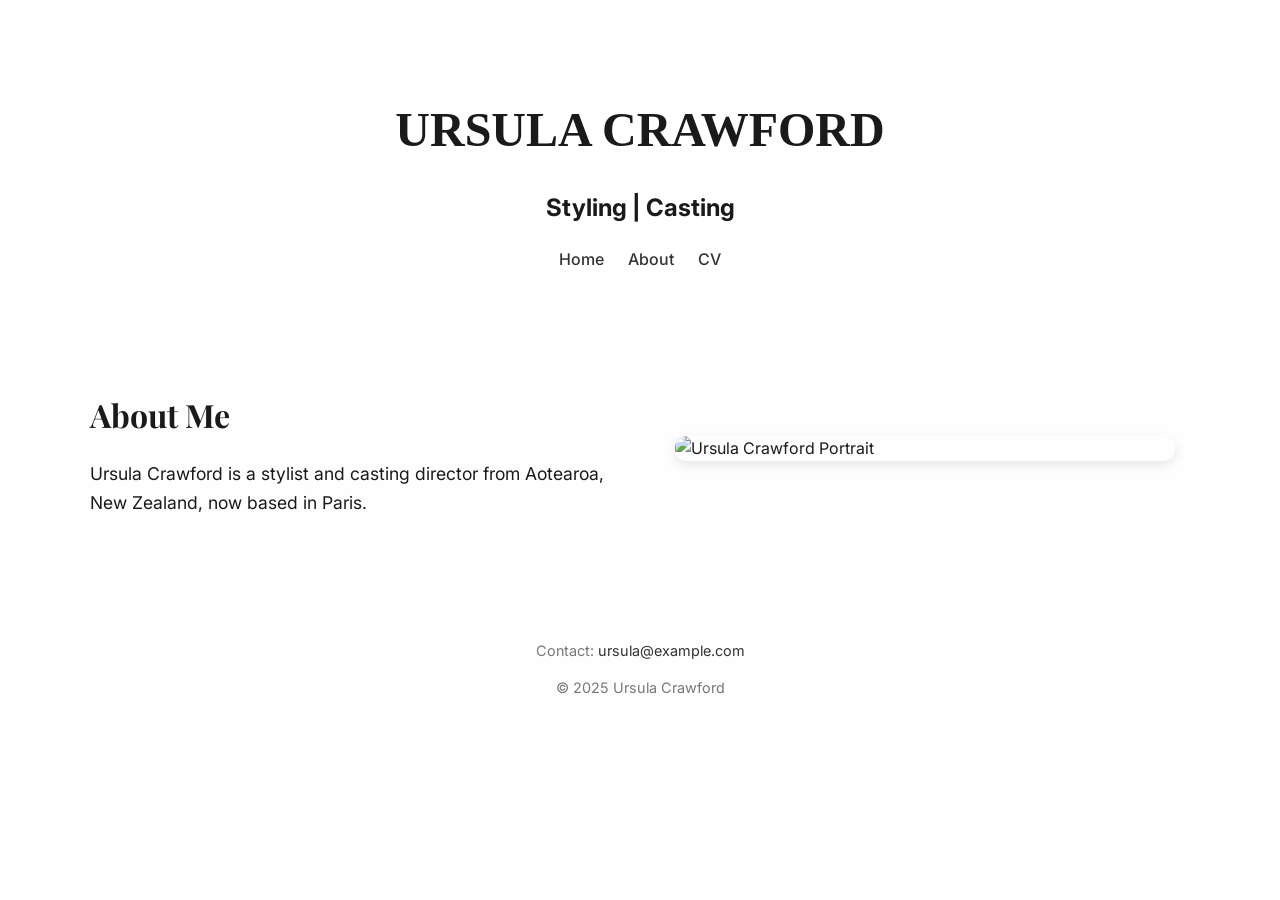
==== about.html @ 26d9b57f "Update about.html" ====
<!DOCTYPE html>
<html lang="en">

<head>
  <meta charset="UTF-8" />
  <meta name="viewport" content="width=device-width, initial-scale=1.0" />
  <title>Ursula Crawford | About</title>
  <link rel="icon" href="faviconuc.png" type="image/png">
  <link href="https://fonts.googleapis.com/css2?family=Messapia&family=Playfair+Display:wght@500&family=Inter:wght@300;500&display=swap" rel="stylesheet">
  <style>
    body {
      margin: 0;
      font-family: 'Inter', sans-serif;
      background-color: #fefefe;
      color: #1a1a1a;
      line-height: 1.6;
    }

    header {
      background-color: #fff;
      padding: 60px 20px 30px;
      text-align: center;
    }

    header h1 {
      font-family: 'Messapia', serif;
      font-size: 3rem;
      margin-bottom: 10px;
    }

    nav {
      text-align: center;
      margin-top: 10px;
    }

    nav a {
      margin: 0 10px;
      font-weight: 500;
      color: #333;
      text-decoration: none;
    }

    nav a:hover {
      text-decoration: underline;
    }

    .about {
      display: flex;
      flex-wrap: wrap;
      padding: 60px 20px;
      max-width: 1100px;
      margin: auto;
      gap: 40px;
    }

    .about-text {
      flex: 1 1 400px;
      font-size: 1.1rem;
    }

    .about-text h2 {
      font-family: 'Playfair Display', serif;
      font-size: 2rem;
      margin-bottom: 20px;
    }

    .about-image {
      flex: 1 1 400px;
      display: flex;
      align-items: center;
      justify-content: center;
    }

    .about-image img {
      width: 100%;
      max-width: 500px;
      border-radius: 12px;
      box-shadow: 0 4px 12px rgba(0, 0, 0, 0.1);
    }

    footer {
      text-align: center;
      padding: 30px 20px;
      font-size: 0.9rem;
      color: #777;
    }

    a {
      color: #333;
      text-decoration: none;
    }

    a:hover {
      text-decoration: underline;
    }
  </style>
</head>

<body>
  <header>
    <h1>URSULA CRAWFORD</h1>
    <h2 class="subheading">Styling | Casting</h2>
    <nav>
      <a href="index.html">Home</a>
      <a href="about.html">About</a>
      <a href="cv.html">CV</a>
    </nav>
  </header>

  <section class="about">
    <div class="about-text">
      <h2>About Me</h2>
      <p>Ursula Crawford is a stylist and casting director from Aotearoa, New Zealand, now based in Paris.</p>
    </div>
    <div class="about-image">
      <img src="aboutursula.jpg" alt="Ursula Crawford Portrait">
    </div>
  </section>

  <footer>
    <p>Contact: <a href="mailto:ursula@example.com">ursula@example.com</a></p>
    <p>&copy; 2025 Ursula Crawford</p>
  </footer>
</body>

</html>
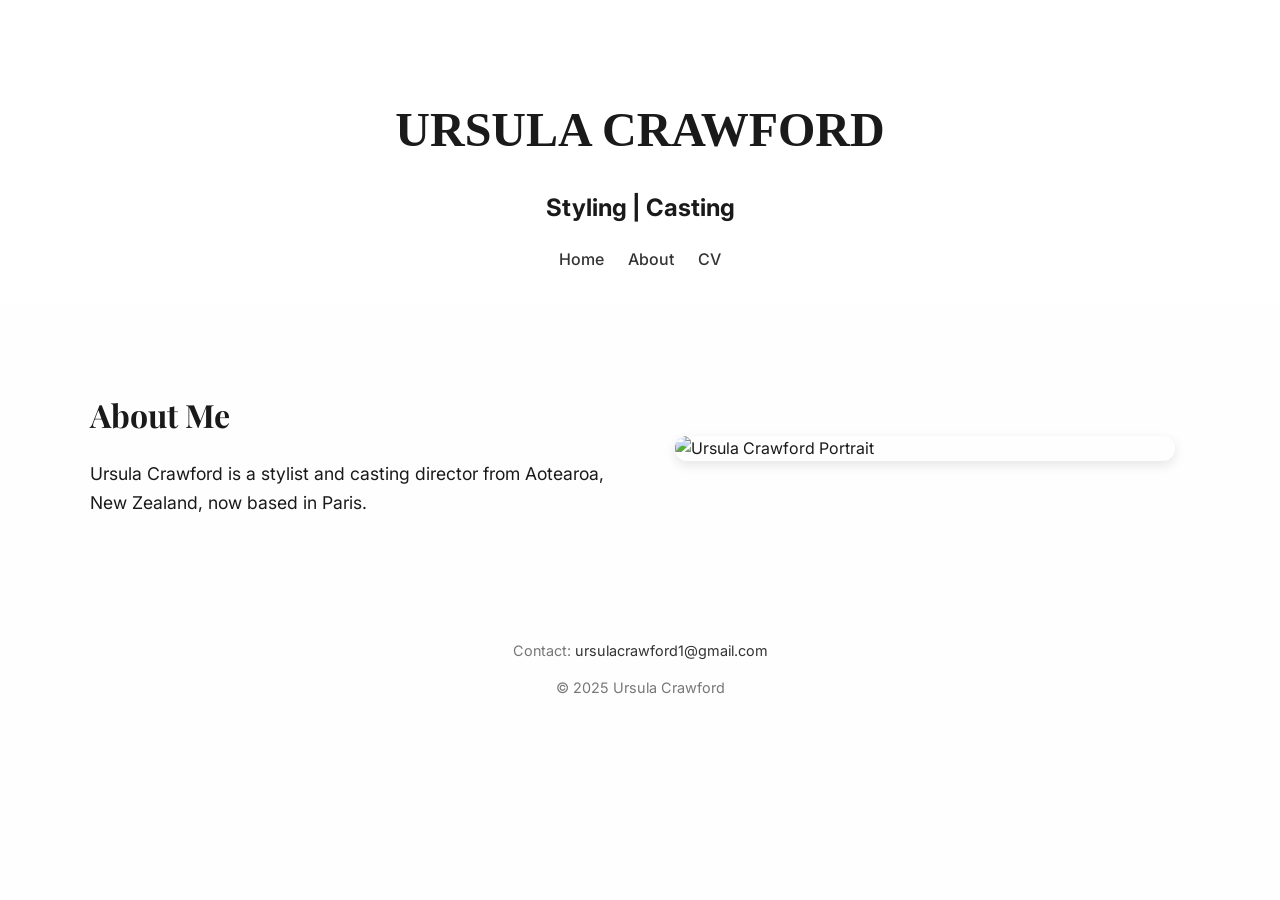
==== commit e4cf5c7f: "Update about.html" ====
--- a/about.html
+++ b/about.html
@@ -118,7 +118,7 @@
   </section>
 
   <footer>
-    <p>Contact: <a href="mailto:ursula@example.com">ursula@example.com</a></p>
+    <p>Contact: <a href="mailto:ursulacrawford1@gmail.com">ursulacrawford1@gmail.com</a></p>
     <p>&copy; 2025 Ursula Crawford</p>
   </footer>
 </body>
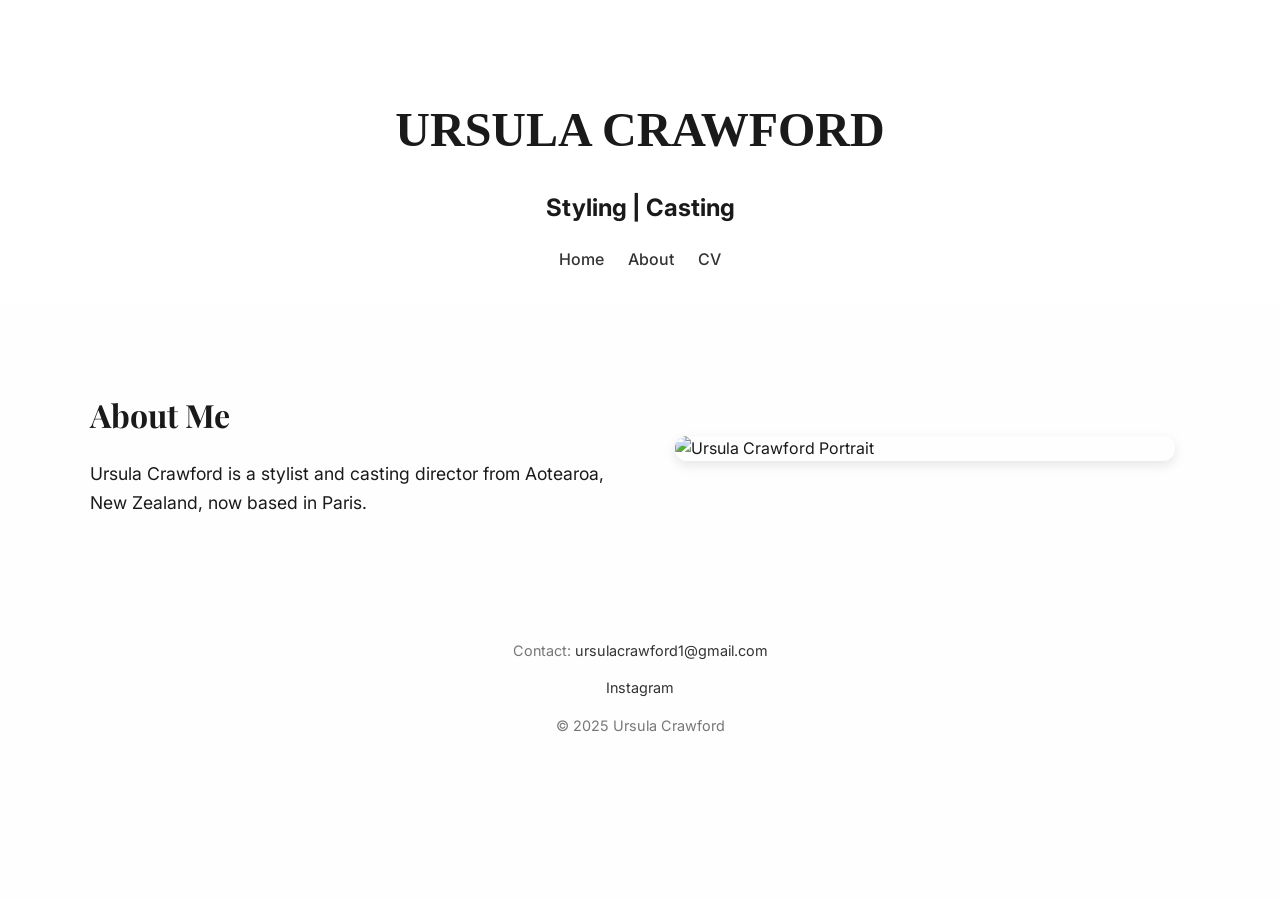
==== commit 51c2074c: "Update about.html" ====
--- a/about.html
+++ b/about.html
@@ -119,6 +119,7 @@
 
   <footer>
     <p>Contact: <a href="mailto:ursulacrawford1@gmail.com">ursulacrawford1@gmail.com</a></p>
+    <p><a href="https://www.instagram.com/ursula0040" target="_blank">Instagram</a></p>
     <p>&copy; 2025 Ursula Crawford</p>
   </footer>
 </body>
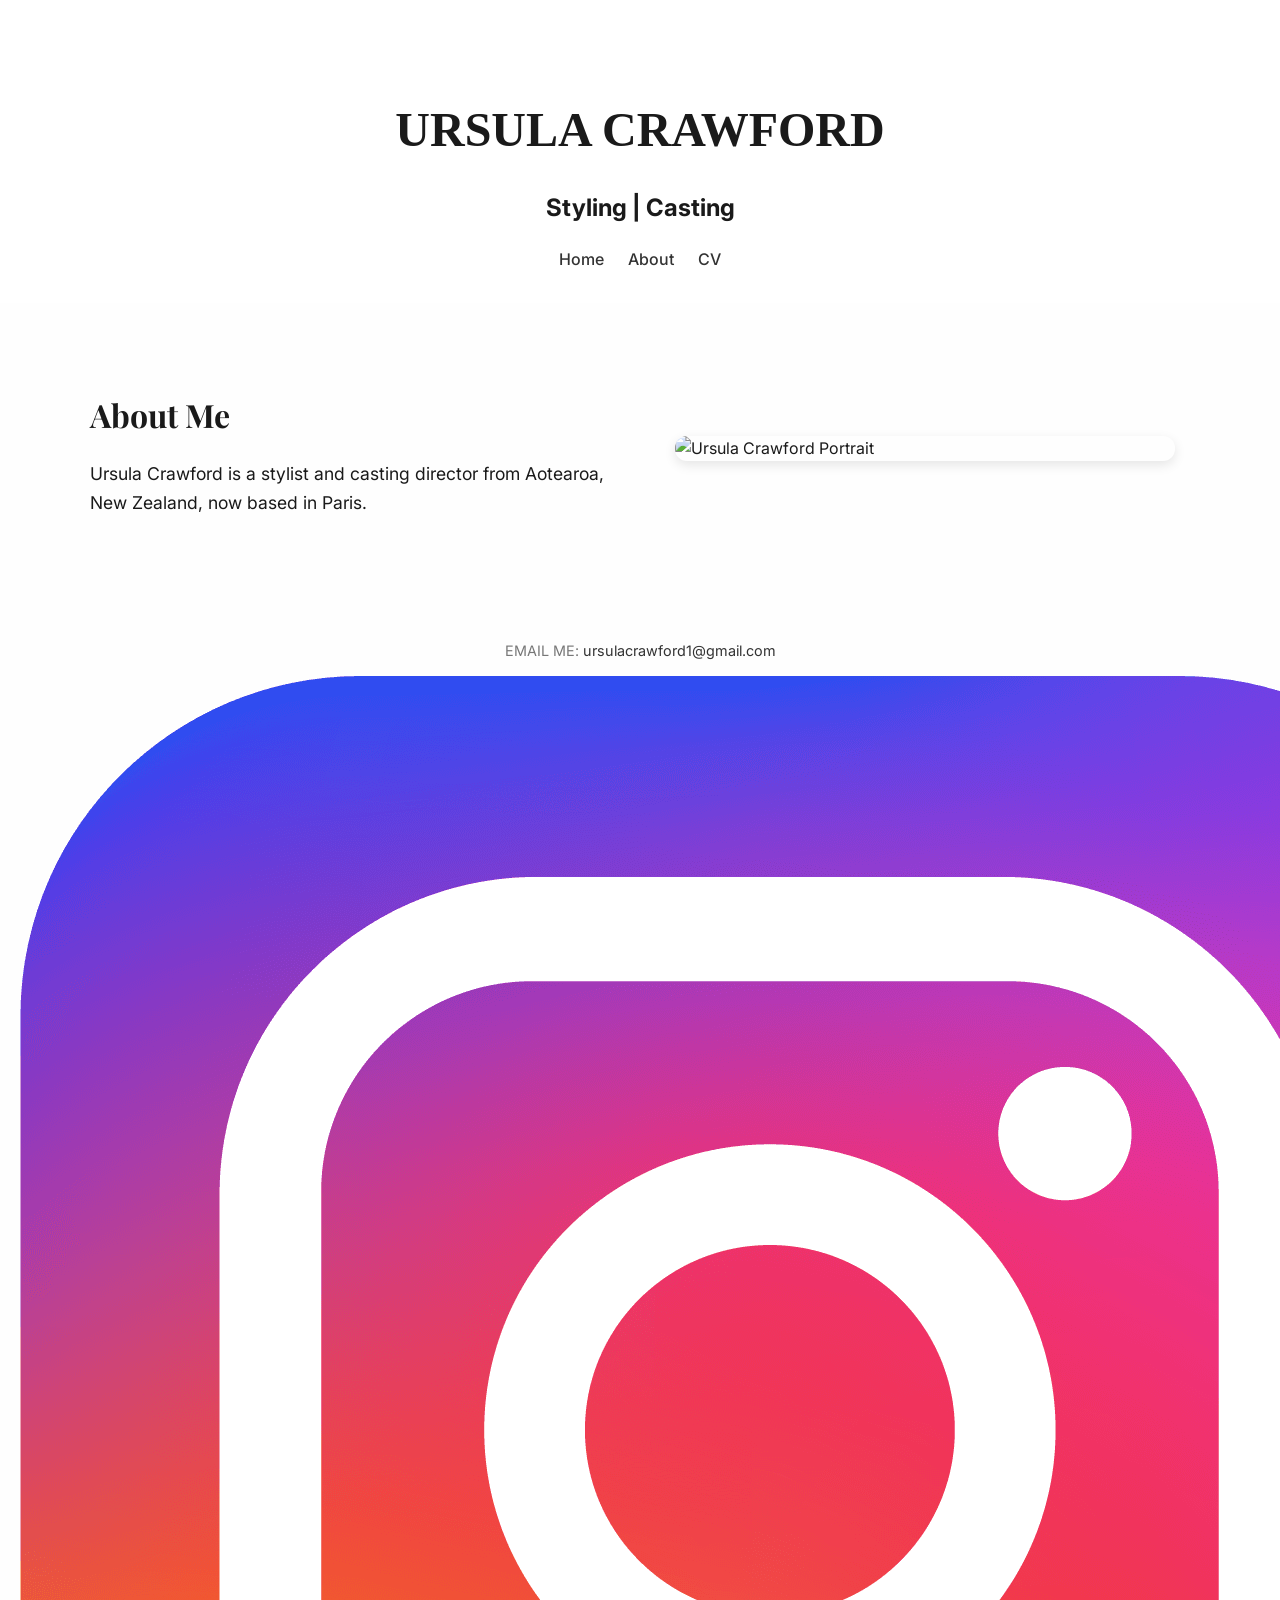
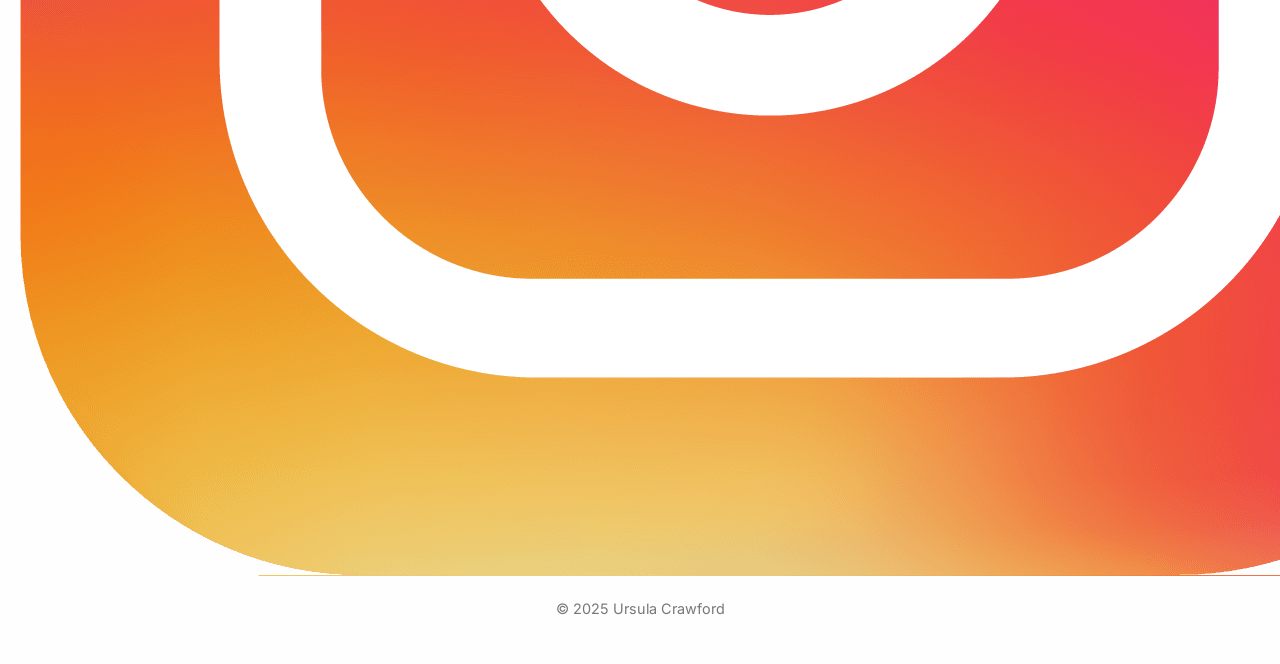
==== commit d32b29c6: "Update about.html" ====
--- a/about.html
+++ b/about.html
@@ -118,8 +118,12 @@
   </section>
 
   <footer>
-    <p>Contact: <a href="mailto:ursulacrawford1@gmail.com">ursulacrawford1@gmail.com</a></p>
-    <p><a href="https://www.instagram.com/ursula0040" target="_blank">Instagram</a></p>
+    <p>EMAIL ME: <a href="mailto:ursulacrawford1@gmail.com">ursulacrawford1@gmail.com</a></p>
+    <p>
+      <a href="https://www.instagram.com/ursula0040" target="_blank">
+        <img src="instagram.png" alt="Instagram" class="social-icon">
+      </a>
+    </p>
     <p>&copy; 2025 Ursula Crawford</p>
   </footer>
 </body>
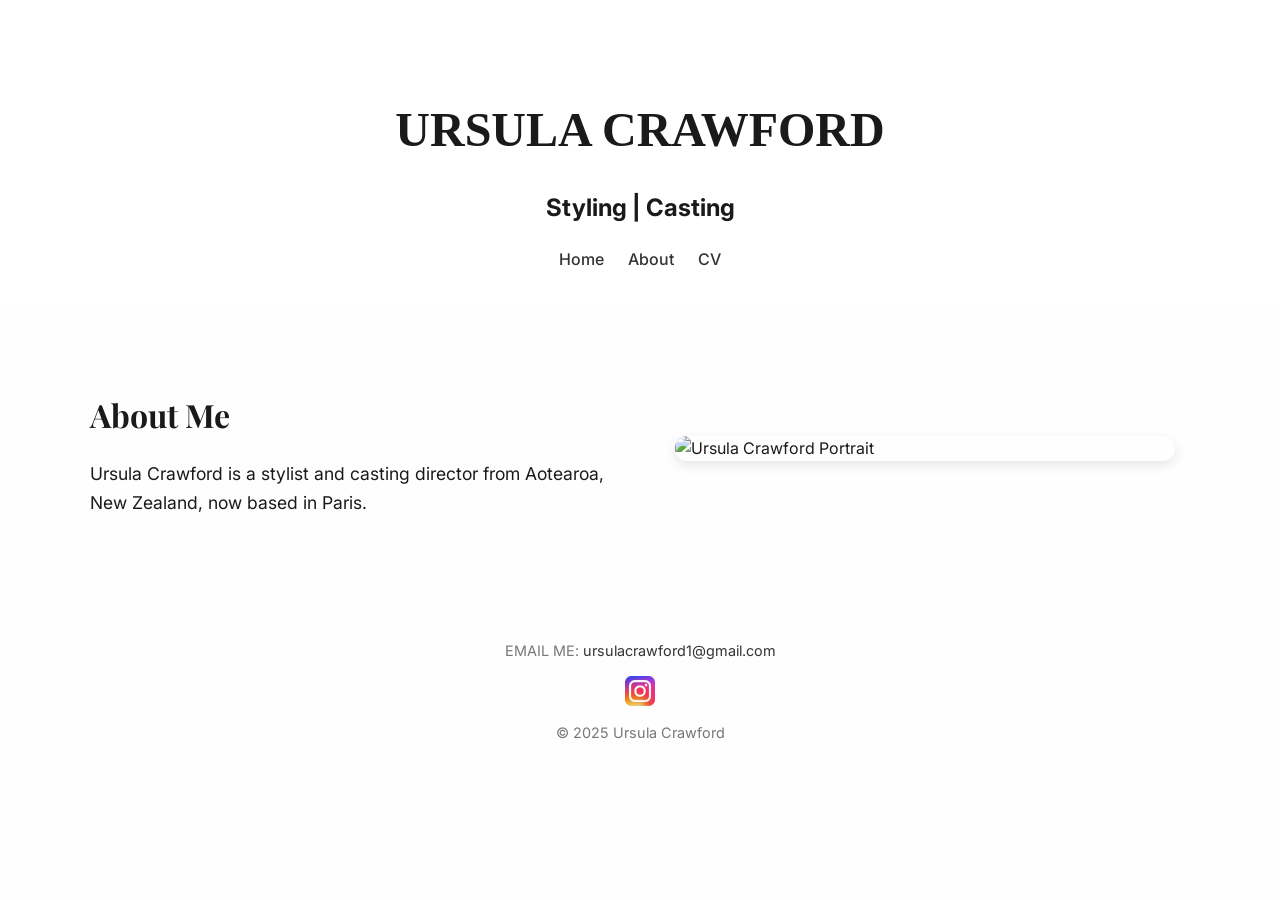
==== commit dec33048: "Update about.html" ====
--- a/about.html
+++ b/about.html
@@ -93,6 +93,11 @@
     a:hover {
       text-decoration: underline;
     }
+       /* Social icon sizing */
+    .social-icon {
+      width: 30px;
+      height: auto;
+      vertical-align: middle;
   </style>
 </head>
 
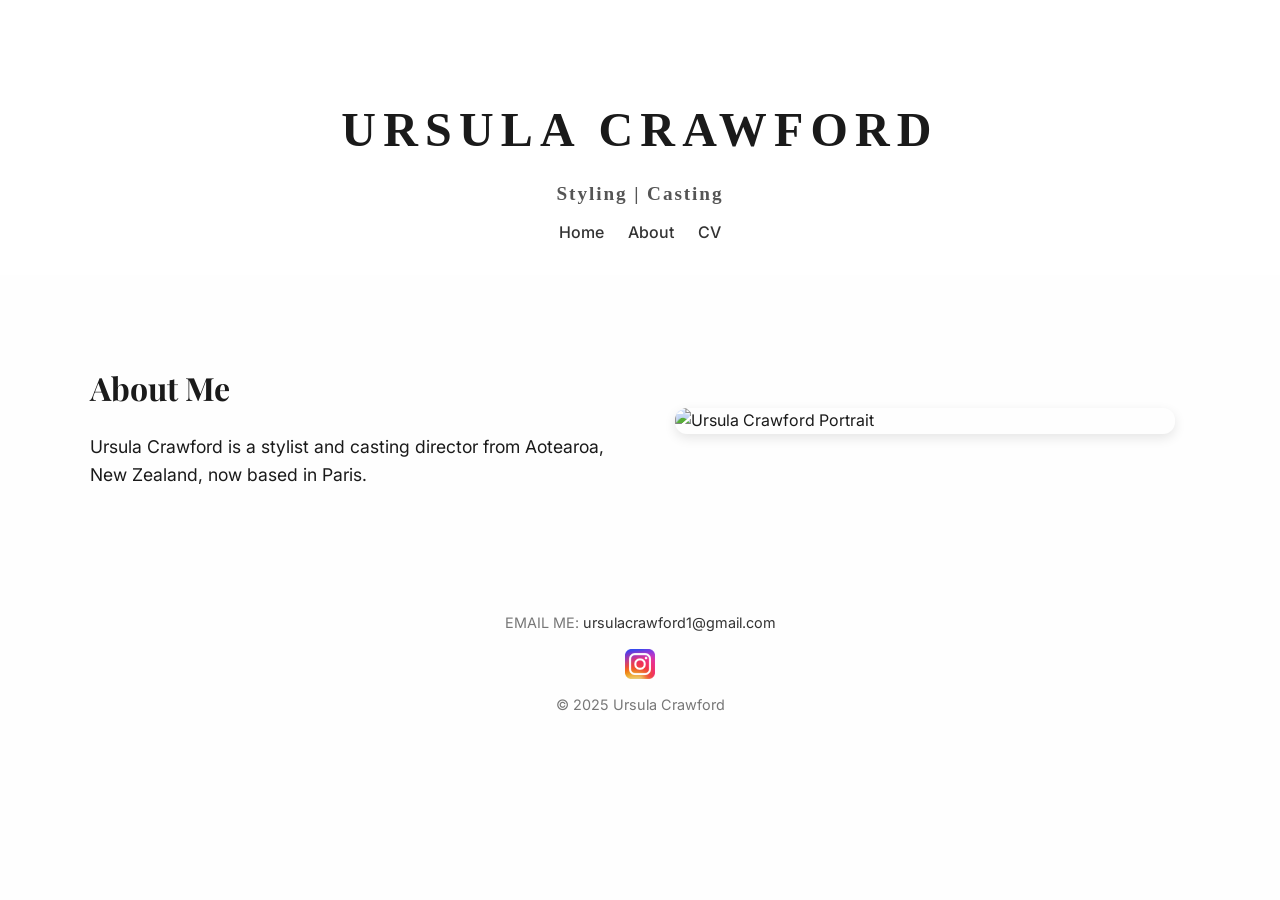
==== commit 57640e5b: "Update about.html" ====
--- a/about.html
+++ b/about.html
@@ -22,10 +22,19 @@
       text-align: center;
     }
 
-    header h1 {
-      font-family: 'Messapia', serif;
+   header h1 {
+      font-family: 'Cinzel', serif;
+      font-weight: 700;
       font-size: 3rem;
       margin-bottom: 10px;
+      letter-spacing: 0.15em;
+    }
+      .subheading {
+      font-family: 'Beth Ellen', cursive;
+      font-size: 1.2rem;
+      letter-spacing: 0.1em;
+      margin: 0;
+      color: #555;
     }
 
     nav {
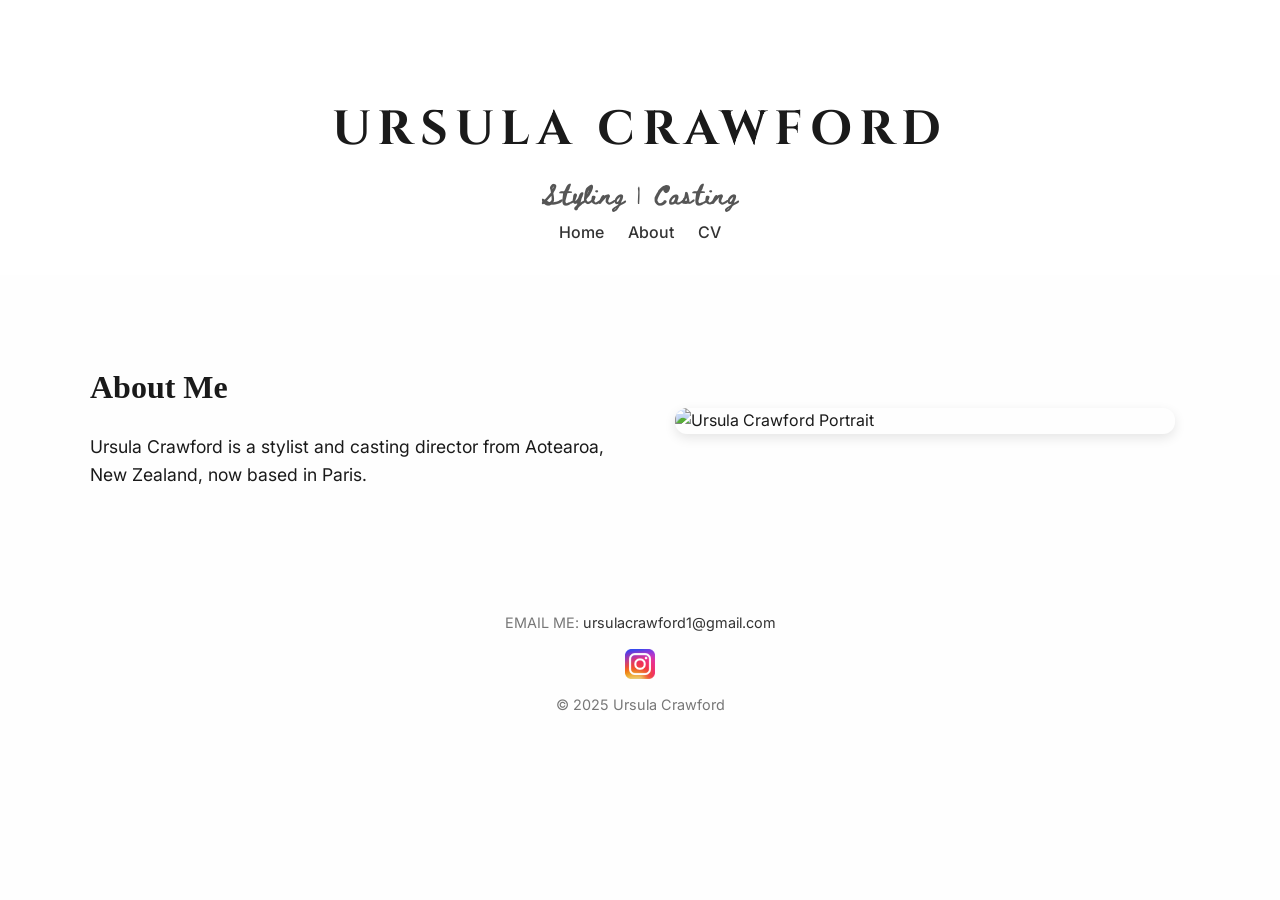
==== commit 37f21956: "Update about.html" ====
--- a/about.html
+++ b/about.html
@@ -6,7 +6,9 @@
   <meta name="viewport" content="width=device-width, initial-scale=1.0" />
   <title>Ursula Crawford | About</title>
   <link rel="icon" href="faviconuc.png" type="image/png">
-  <link href="https://fonts.googleapis.com/css2?family=Messapia&family=Playfair+Display:wght@500&family=Inter:wght@300;500&display=swap" rel="stylesheet">
+<!-- Google Fonts: Cinzel, Inter, Beth Ellen -->
+  <link href="https://fonts.googleapis.com/css2?family=Cinzel:wght@400;700&family=Inter:wght@300;500&display=swap" rel="stylesheet">
+  <link href="https://fonts.googleapis.com/css2?family=Beth+Ellen&display=swap" rel="stylesheet">
   <style>
     body {
       margin: 0;
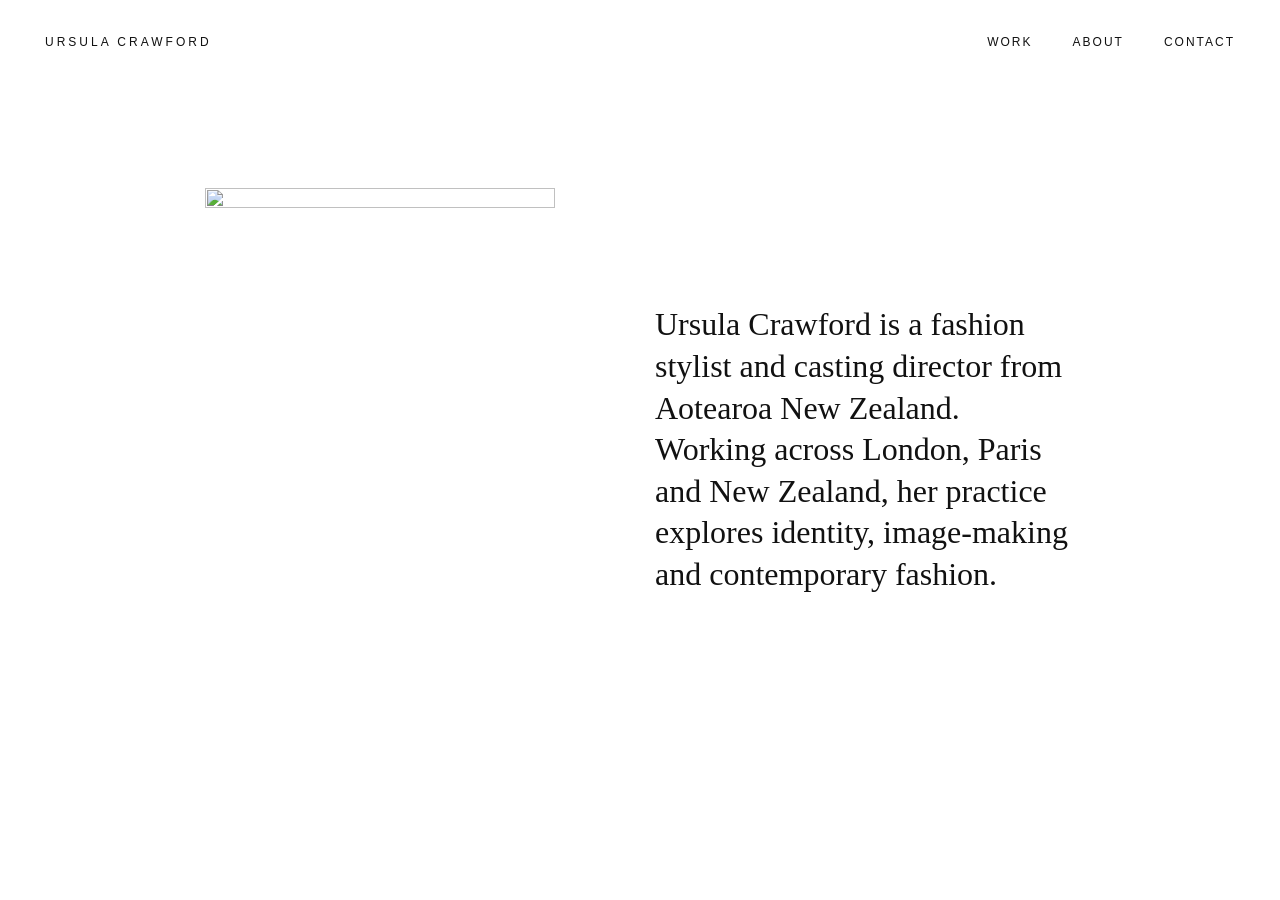
==== commit 1d16694e: "Create about.html" ====
--- a/about.html
+++ b/about.html
@@ -1,149 +1,62 @@
 <!DOCTYPE html>
-<html lang="en">
+
+<html>
 
 <head>
-  <meta charset="UTF-8" />
-  <meta name="viewport" content="width=device-width, initial-scale=1.0" />
-  <title>Ursula Crawford | About</title>
-  <link rel="icon" href="faviconuc.png" type="image/png">
-<!-- Google Fonts: Cinzel, Inter, Beth Ellen -->
-  <link href="https://fonts.googleapis.com/css2?family=Cinzel:wght@400;700&family=Inter:wght@300;500&display=swap" rel="stylesheet">
-  <link href="https://fonts.googleapis.com/css2?family=Beth+Ellen&display=swap" rel="stylesheet">
-  <style>
-    body {
-      margin: 0;
-      font-family: 'Inter', sans-serif;
-      background-color: #fefefe;
-      color: #1a1a1a;
-      line-height: 1.6;
-    }
 
-    header {
-      background-color: #fff;
-      padding: 60px 20px 30px;
-      text-align: center;
-    }
+<title>About — Ursula Crawford</title>
 
-   header h1 {
-      font-family: 'Cinzel', serif;
-      font-weight: 700;
-      font-size: 3rem;
-      margin-bottom: 10px;
-      letter-spacing: 0.15em;
-    }
-      .subheading {
-      font-family: 'Beth Ellen', cursive;
-      font-size: 1.2rem;
-      letter-spacing: 0.1em;
-      margin: 0;
-      color: #555;
-    }
+<link rel="stylesheet" href="style.css">
 
-    nav {
-      text-align: center;
-      margin-top: 10px;
-    }
-
-    nav a {
-      margin: 0 10px;
-      font-weight: 500;
-      color: #333;
-      text-decoration: none;
-    }
-
-    nav a:hover {
-      text-decoration: underline;
-    }
-
-    .about {
-      display: flex;
-      flex-wrap: wrap;
-      padding: 60px 20px;
-      max-width: 1100px;
-      margin: auto;
-      gap: 40px;
-    }
-
-    .about-text {
-      flex: 1 1 400px;
-      font-size: 1.1rem;
-    }
-
-    .about-text h2 {
-      font-family: 'Playfair Display', serif;
-      font-size: 2rem;
-      margin-bottom: 20px;
-    }
-
-    .about-image {
-      flex: 1 1 400px;
-      display: flex;
-      align-items: center;
-      justify-content: center;
-    }
-
-    .about-image img {
-      width: 100%;
-      max-width: 500px;
-      border-radius: 12px;
-      box-shadow: 0 4px 12px rgba(0, 0, 0, 0.1);
-    }
-
-    footer {
-      text-align: center;
-      padding: 30px 20px;
-      font-size: 0.9rem;
-      color: #777;
-    }
-
-    a {
-      color: #333;
-      text-decoration: none;
-    }
-
-    a:hover {
-      text-decoration: underline;
-    }
-       /* Social icon sizing */
-    .social-icon {
-      width: 30px;
-      height: auto;
-      vertical-align: middle;
-  </style>
 </head>
 
+
 <body>
-  <header>
-    <h1>URSULA CRAWFORD</h1>
-    <h2 class="subheading">Styling | Casting</h2>
-    <nav>
-      <a href="index.html">Home</a>
-      <a href="about.html">About</a>
-      <a href="cv.html">CV</a>
-    </nav>
-  </header>
 
-  <section class="about">
-    <div class="about-text">
-      <h2>About Me</h2>
-      <p>Ursula Crawford is a stylist and casting director from Aotearoa, New Zealand, now based in Paris.</p>
-    </div>
-    <div class="about-image">
-      <img src="aboutursula.jpg" alt="Ursula Crawford Portrait">
-    </div>
-  </section>
 
-  <footer>
-    <p>EMAIL ME: <a href="mailto:ursulacrawford1@gmail.com">ursulacrawford1@gmail.com</a></p>
-    <p>
-      <a href="https://www.instagram.com/ursula0040" target="_blank">
-        <img src="instagram.png" alt="Instagram" class="social-icon">
-      </a>
-    </p>
-    <p>&copy; 2025 Ursula Crawford</p>
-  </footer>
+<header>
+
+<a class="logo" href="index.html">
+URSULA CRAWFORD
+</a>
+
+
+<nav>
+
+<a href="work.html">Work</a>
+<a href="about.html">About</a>
+<a href="contact.html">Contact</a>
+
+</nav>
+
+</header>
+
+
+
+<main class="about">
+
+
+<img src="images/portrait.jpg">
+
+
+<div class="bio">
+
+
+<p>
+
+Ursula Crawford is a fashion stylist and casting director from Aotearoa New Zealand.
+
+Working across London, Paris and New Zealand, her practice explores identity, image-making and contemporary fashion.
+
+</p>
+
+
+</div>
+
+
+</main>
+
+
 </body>
 
 </html>
-
-
--- a/style.css
+++ b/style.css
@@ -0,0 +1,383 @@
+*{
+
+margin:0;
+padding:0;
+box-sizing:border-box;
+
+}
+
+
+
+body{
+
+background:#fff;
+
+color:#111;
+
+font-family:"Inter",sans-serif;
+
+font-weight:300;
+
+overflow-x:hidden;
+
+}
+
+
+
+header{
+
+position:fixed;
+
+top:0;
+
+left:0;
+
+width:100%;
+
+padding:35px 45px;
+
+display:flex;
+
+justify-content:space-between;
+
+z-index:10;
+
+}
+
+
+
+.logo{
+
+font-size:12px;
+
+letter-spacing:3px;
+
+text-decoration:none;
+
+color:#111;
+
+}
+
+
+
+nav{
+
+display:flex;
+
+gap:40px;
+
+}
+
+
+
+nav a{
+
+font-size:12px;
+
+text-transform:uppercase;
+
+letter-spacing:2px;
+
+color:#111;
+
+text-decoration:none;
+
+transition:.4s;
+
+}
+
+
+
+nav a:hover{
+
+opacity:.4;
+
+}
+
+
+
+
+
+.hero{
+
+height:100vh;
+
+display:flex;
+
+align-items:center;
+
+justify-content:center;
+
+}
+
+
+
+.hero img{
+
+height:75vh;
+
+width:auto;
+
+aspect-ratio:2/3;
+
+object-fit:cover;
+
+animation:appear 1.8s ease;
+
+}
+
+
+
+
+
+@keyframes appear{
+
+from{
+
+opacity:0;
+
+transform:translateY(40px);
+
+}
+
+
+to{
+
+opacity:1;
+
+transform:none;
+
+}
+
+}
+
+
+
+
+
+footer{
+
+position:fixed;
+
+bottom:35px;
+
+left:0;
+
+width:100%;
+
+text-align:center;
+
+font-size:11px;
+
+letter-spacing:2px;
+
+}
+
+
+
+
+
+.work-page{
+
+padding:150px 50px;
+
+}
+
+
+
+h1{
+
+font-family:"Cormorant Garamond";
+
+font-size:60px;
+
+font-weight:300;
+
+margin-bottom:80px;
+
+}
+
+
+
+.projects{
+
+display:grid;
+
+grid-template-columns:repeat(2,1fr);
+
+gap:80px;
+
+}
+
+
+
+.project{
+
+text-decoration:none;
+
+color:black;
+
+}
+
+
+
+.project img{
+
+width:100%;
+
+transition:.6s;
+
+}
+
+
+
+.project:hover img{
+
+transform:scale(1.03);
+
+}
+
+
+
+.project span{
+
+display:block;
+
+margin-top:20px;
+
+font-size:12px;
+
+letter-spacing:2px;
+
+}
+
+
+
+
+
+.about{
+
+height:100vh;
+
+display:flex;
+
+align-items:center;
+
+justify-content:center;
+
+gap:100px;
+
+padding:100px;
+
+}
+
+
+
+.about img{
+
+width:350px;
+
+aspect-ratio:2/3;
+
+object-fit:cover;
+
+}
+
+
+
+.bio{
+
+max-width:420px;
+
+font-family:"Cormorant Garamond";
+
+font-size:32px;
+
+line-height:1.3;
+
+}
+
+
+
+
+
+.contact{
+
+height:100vh;
+
+display:flex;
+
+flex-direction:column;
+
+align-items:center;
+
+justify-content:center;
+
+gap:35px;
+
+}
+
+
+
+.contact a{
+
+font-size:20px;
+
+color:black;
+
+text-decoration:none;
+
+letter-spacing:2px;
+
+}
+
+
+
+
+
+@media(max-width:700px){
+
+
+header{
+
+padding:25px;
+
+}
+
+
+nav{
+
+gap:15px;
+
+}
+
+
+.hero img{
+
+width:75vw;
+
+height:auto;
+
+}
+
+
+
+.projects{
+
+grid-template-columns:1fr;
+
+}
+
+
+
+.about{
+
+flex-direction:column;
+
+padding:40px;
+
+}
+
+
+
+}
